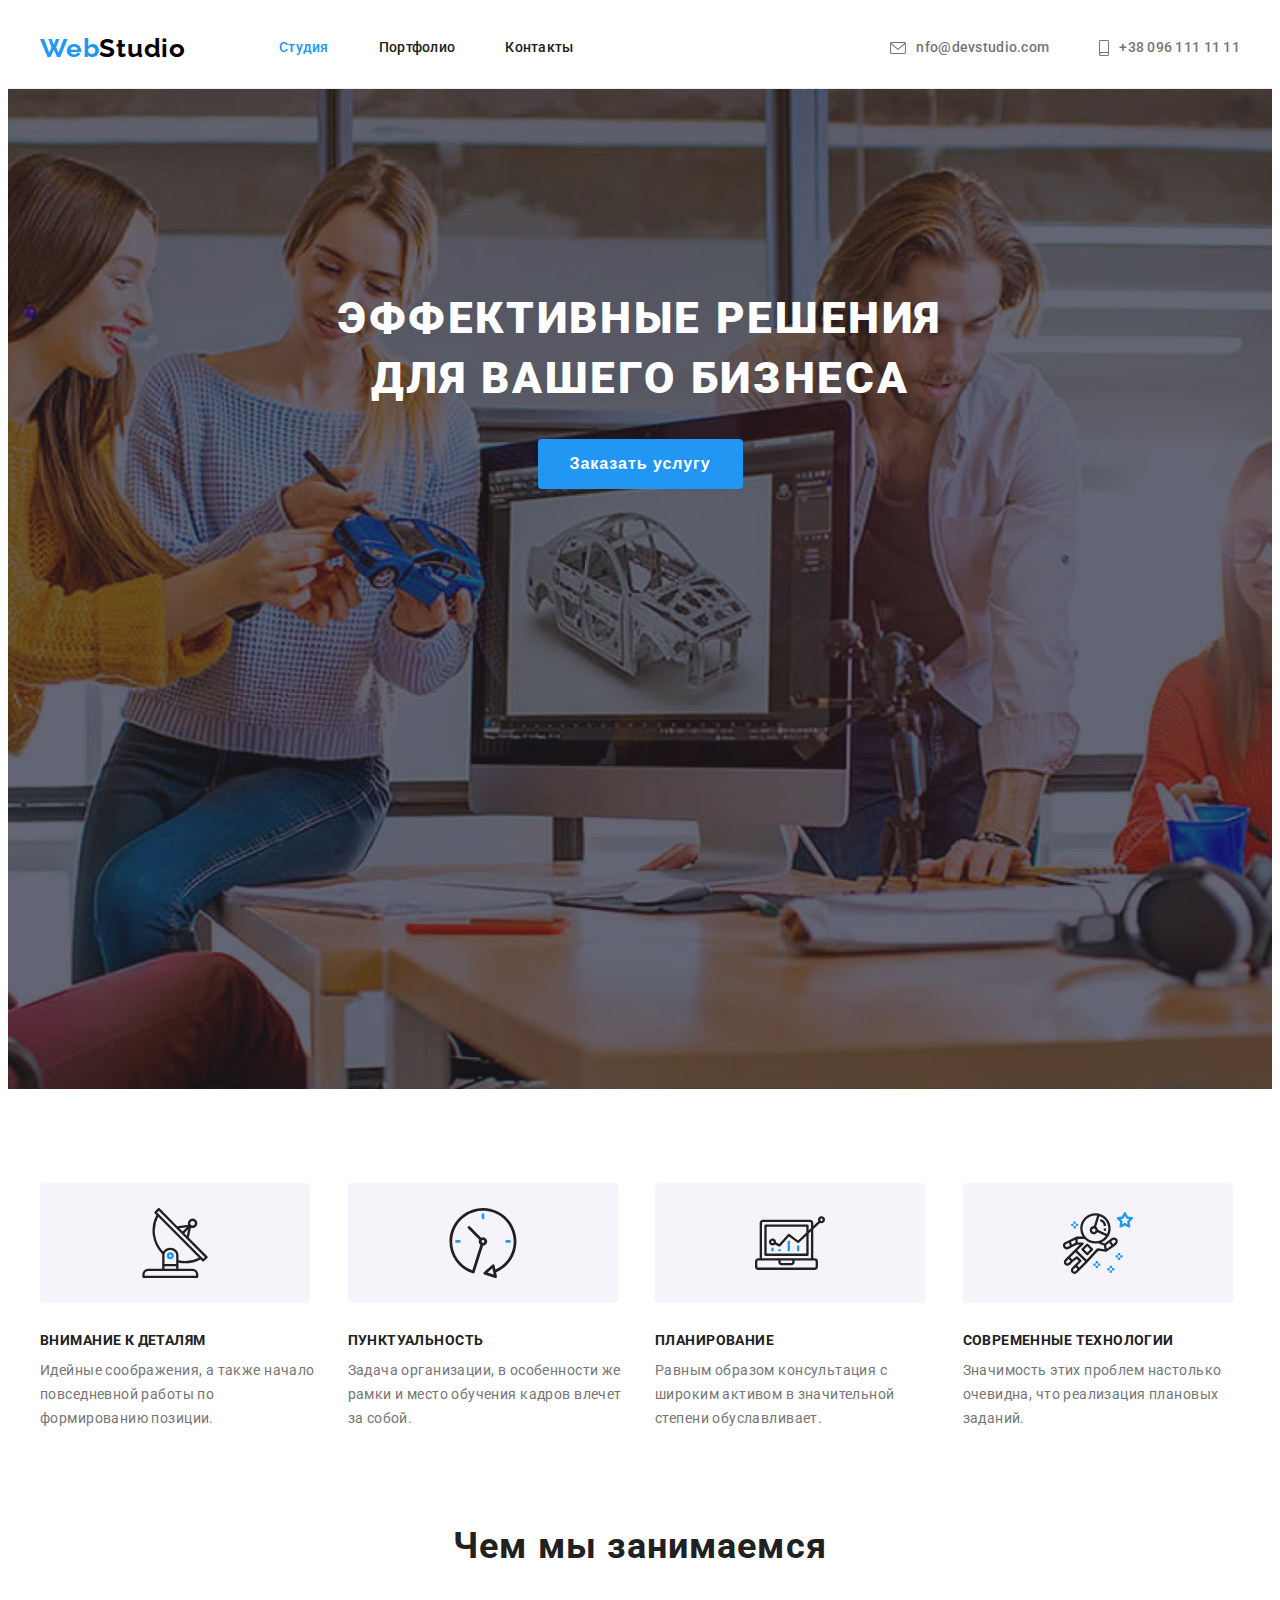
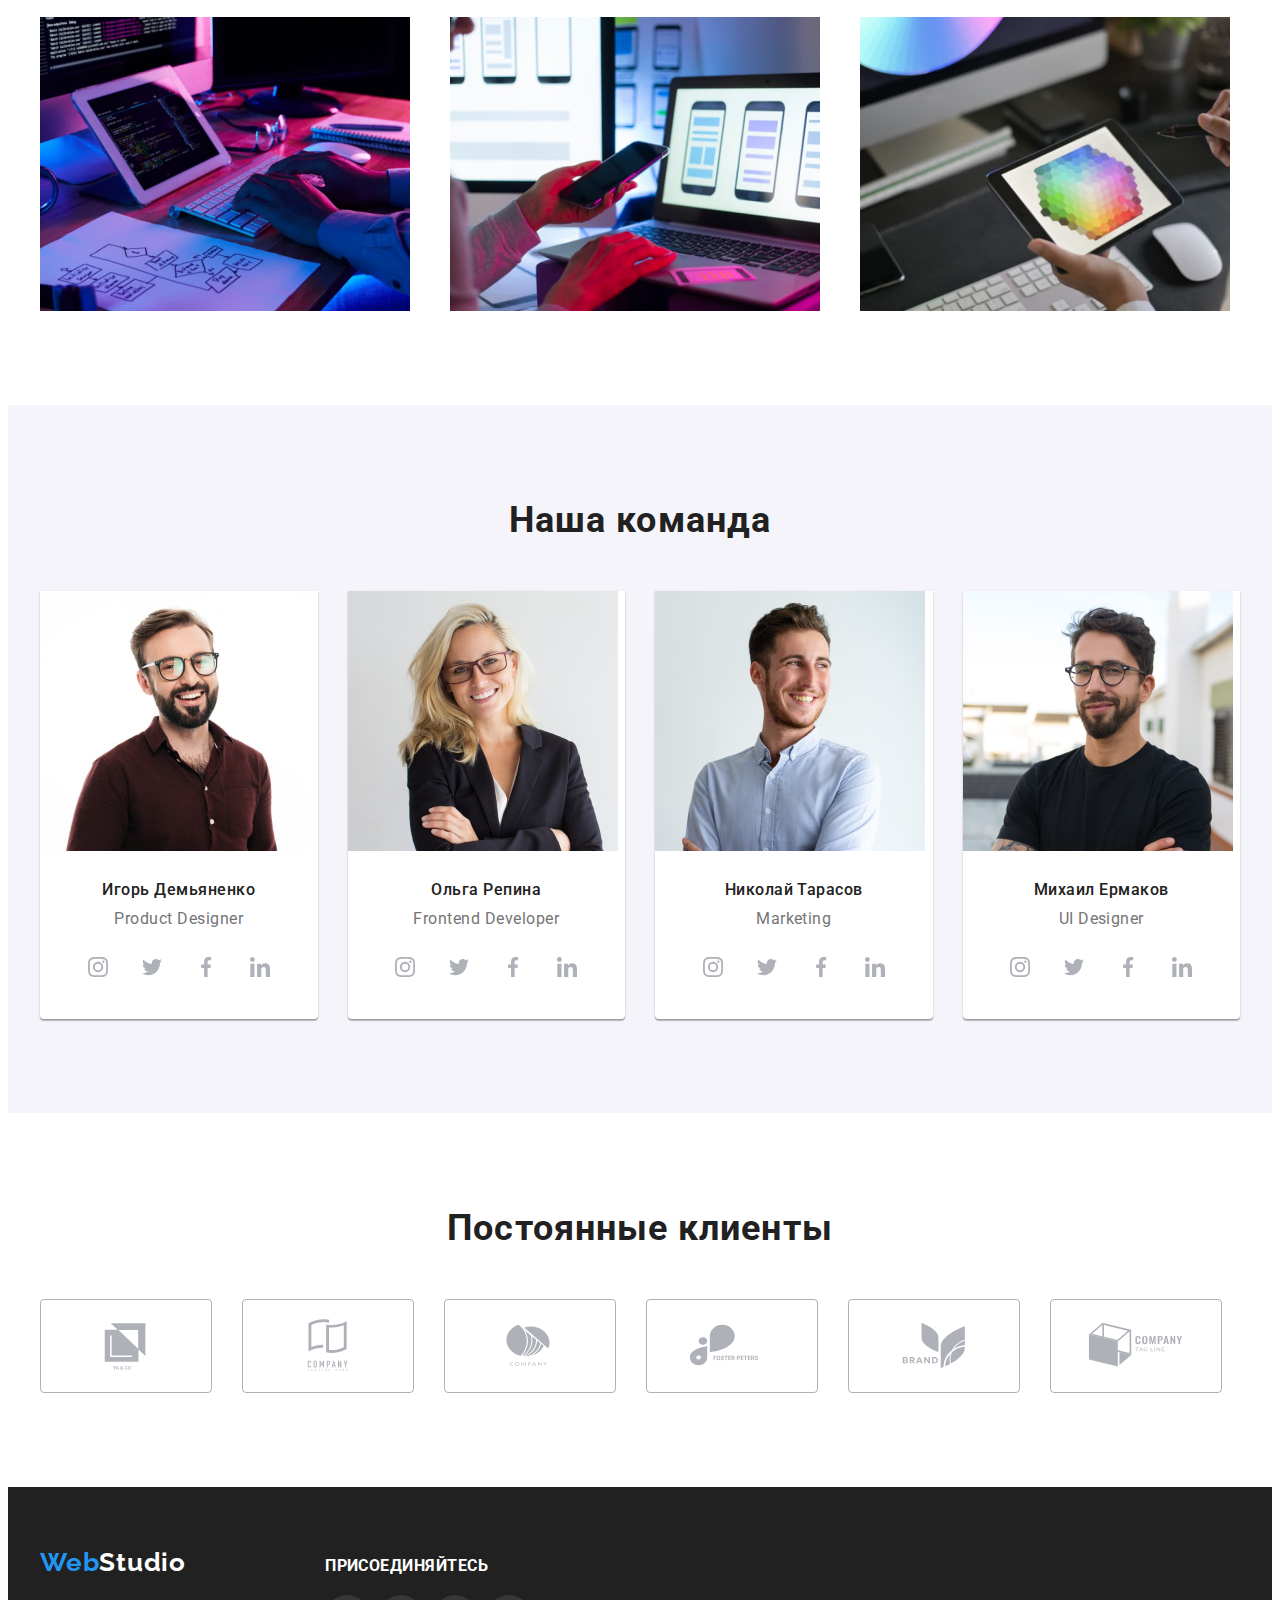
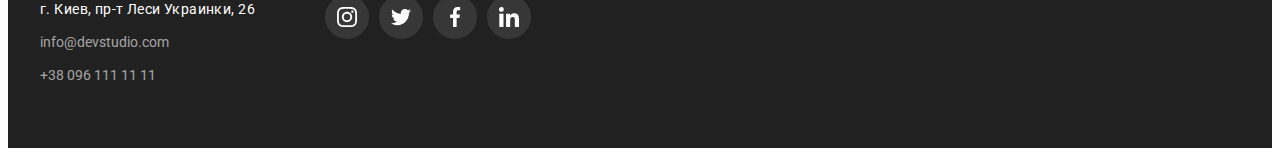
==== index.html @ bf9e924c "добавил файлы" ====
<!DOCTYPE html>
<html lang="ru">
  <head>
    <meta charset="UTF-8" />
    <meta http-equiv="X-UA-Compatible" content="IE=edge" />
    <meta name="viewport" content="width=device-width, initial-scale=1.0" />
    <title>СТУДИЯ</title>
    <link rel="preconnect" href="https://fonts.googleapis.com" />
    <link rel="preconnect" href="https://fonts.gstatic.com" crossorigin />
    <link rel="stylesheet" href="https://cdnjs.cloudflare.com/ajax/libs/modern-normalize/1.1.0/modern-normalize.min.css" integrity="sha512-wpPYUAdjBVSE4KJnH1VR1HeZfpl1ub8YT/NKx4PuQ5NmX2tKuGu6U/JRp5y+Y8XG2tV+wKQpNHVUX03MfMFn9Q==" crossorigin="anonymous" referrerpolicy="no-referrer" />
    <link href="https://fonts.googleapis.com/css2?family=Raleway:wght@700&family=Roboto:wght@400;500;700;900&display=swap" rel="stylesheet" />
    <link rel="stylesheet" href="./css/styles.css" />
  </head>

  <body class="body">
    <!-- HEADER -->
    <header class="page-header">
      <div class="container header-container">
        <nav class="nav">
          <a href="./index.html" class="link header-logo logo" lang="en"><span class="accent">Web</span>Studio</a>
          <ul class="list nav-list">
            <li class="nav-item">
              <a href="./index.html" class="link nav-link current">Студия</a>
            </li>
            <li class="nav-item">
              <a href="./portfolio.html" class="link nav-link">Портфолио</a>
            </li>
            <li class="nav-item">
              <a href="#" class="link nav-link">Контакты</a>
            </li>
          </ul>
        </nav>
        <ul class="list nav-address">
          <li class="address-item">
            <a href="mailto:info@devstudio.com" class="link header-contacts">
              <svg class="header-icon" width="16" height="12">
                <use href="./images/sprite.svg#envelope"></use></svg
              >nfo@devstudio.com</a
            >
          </li>
          <li class="address-item">
            <a href="tel:+380961111111" class="link header-contacts"
              ><svg class="header-icon" width="10" height="16">
                <use href="./images/sprite.svg#smartphone"></use></svg
              >+38 096 111 11 11</a
            >
          </li>
        </ul>
      </div>
    </header>

    <main>
      <!-- hero -->
      <section class="hero">
        <div class="container">
          <h1 class="hero-title">Эффективные решения для вашего бизнеса</h1>
          <button type="button" class="button hero-button">Заказать услугу</button>
        </div>
      </section>

      <!-- Наши преимущества -->
      <section class="advant section">
        <div class="container">
          <h2 class="visually-hidden">Наши преимущества</h2>
          <ul class="list section-list">
            <li class="advant-item item">
              <div class="advant-inner">
                <svg class="advant-icon" width="70" height="70">
                  <use href="./images/sprite.svg#antenna"></use>
                </svg>
              </div>
              <h3 class="advant-title">Внимание к деталям</h3>
              <p class="advant-text">Идейные соображения, а также начало повседневной работы по формированию позиции.</p>
            </li>
            <li class="advant-item item">
              <div class="advant-inner">
                <svg class="advant-icon" width="70" height="70">
                  <use href="./images/sprite.svg#clock"></use>
                </svg>
              </div>
              <h3 class="advant-title">Пунктуальность</h3>
              <p class="advant-text">Задача организации, в особенности же рамки и место обучения кадров влечет за собой.</p>
            </li>
            <li class="advant-item item">
              <div class="advant-inner">
                <svg class="advant-icon" width="70" height="70">
                  <use href="./images/sprite.svg#diagram"></use>
                </svg>
              </div>
              <h3 class="advant-title">Планирование</h3>
              <p class="advant-text">Равным образом консультация с широким активом в значительной степени обуславливает.</p>
            </li>
            <li class="advant-item item">
              <div class="advant-inner">
                <svg class="advant-icon" width="70" height="70">
                  <use href="./images/sprite.svg#astronaut"></use>
                </svg>
              </div>
              <h3 class="advant-title">Современные технологии</h3>
              <p class="advant-text">Значимость этих проблем настолько очевидна, что реализация плановых заданий.</p>
            </li>
          </ul>
        </div>
      </section>

      <!-- Чем мы занимаемся -->
      <section class="branches-section section">
        <div class="container">
          <h2 class="title section-title">Чем мы занимаемся</h2>
          <ul class="list section-list">
            <li class="branches-item item">
              <img src="./images/desktop.jpg" alt="Десктопные приложения" width="370" height="294" />
            </li>
            <li class="branches-item item">
              <img src="./images/mobile.jpg" alt="Мобильные приложения" width="370" height="294" />
            </li>
            <li class="branches-item item">
              <img src="./images/design.jpg" alt="Дизайнерские решения" width="370" height="294" />
            </li>
          </ul>
        </div>
      </section>

      <!-- Наша команда -->
      <section class="team-section section">
        <div class="container">
          <h2 class="title section-title">Наша команда</h2>
          <ul class="list section-list">
            <li class="team-item item">
              <img src="./images/productdesigner.jpg" alt="Фото Игорь Демьяненко" width="270" height="260" />
              <div class="team-info">
                <h3 class="team-name">Игорь Демьяненко</h3>
                <p class="team-descr" lang="en">Product Designer</p>
                <!-- *Иконки соцсетей -->
                <ul class="social list">
                  <li class="social-item item">
                    <a href="#" class="social-link link" target="_blank" rel="noopener noreferrer nofollow" aria-label="instagram">
                      <svg class="social-icon" width="20" height="20">
                        <use href="./images/sprite.svg#instagram"></use>
                      </svg>
                    </a>
                  </li>
                  <li class="social-item item">
                    <a href="#" class="social-link link" target="_blank" rel="noopener noreferrer nofollow" aria-label="instagram">
                      <svg class="social-icon" width="20" height="20">
                        <use href="./images/sprite.svg#twitter"></use>
                      </svg>
                    </a>
                  </li>
                  <li class="social-item item">
                    <a href="#" class="social-link link" target="_blank" rel="noopener noreferrer nofollow" aria-label="instagram">
                      <svg class="social-icon" width="20" height="20">
                        <use href="./images/sprite.svg#facebook"></use>
                      </svg>
                    </a>
                  </li>
                  <li class="social-item item">
                    <a href="#" class="social-link link" target="_blank" rel="noopener noreferrer nofollow" aria-label="instagram">
                      <svg class="social-icon" width="20" height="20">
                        <use href="./images/sprite.svg#linkedin"></use>
                      </svg>
                    </a>
                  </li>
                </ul>
              </div>
            </li>
            <li class="team-item item">
              <img src="./images/frontenddeveloper.jpg" alt="Фото Ольга Репина" width="270" height="260" />
              <div class="team-info">
                <h3 class="team-name">Ольга Репина</h3>
                <p class="team-descr" lang="en">Frontend Developer</p>
                <ul class="social list">
                  <li class="social-item item">
                    <a href="#" class="social-link link" target="_blank" rel="noopener noreferrer nofollow" aria-label="instagram">
                      <svg class="social-icon" width="20" height="20">
                        <use href="./images/sprite.svg#instagram"></use>
                      </svg>
                    </a>
                  </li>
                  <li class="social-item item">
                    <a href="#" class="social-link link" target="_blank" rel="noopener noreferrer nofollow" aria-label="instagram">
                      <svg class="social-icon" width="20" height="20">
                        <use href="./images/sprite.svg#twitter"></use>
                      </svg>
                    </a>
                  </li>
                  <li class="social-item item">
                    <a href="#" class="social-link link" target="_blank" rel="noopener noreferrer nofollow" aria-label="instagram">
                      <svg class="social-icon" width="20" height="20">
                        <use href="./images/sprite.svg#facebook"></use>
                      </svg>
                    </a>
                  </li>
                  <li class="social-item item">
                    <a href="#" class="social-link link" target="_blank" rel="noopener noreferrer nofollow" aria-label="instagram">
                      <svg class="social-icon" width="20" height="20">
                        <use href="./images/sprite.svg#linkedin"></use>
                      </svg>
                    </a>
                  </li>
                </ul>
              </div>
            </li>
            <li class="team-item item">
              <img src="./images/marketing.jpg" alt="Фото Николай Тарасов" width="270" height="260" />
              <div class="team-info">
                <h3 class="team-name">Николай Тарасов</h3>
                <p class="team-descr" lang="en">Marketing</p>
                <ul class="social list">
                  <li class="social-item item">
                    <a href="#" class="social-link link" target="_blank" rel="noopener noreferrer nofollow" aria-label="instagram">
                      <svg class="social-icon" width="20" height="20">
                        <use href="./images/sprite.svg#instagram"></use>
                      </svg>
                    </a>
                  </li>
                  <li class="social-item item">
                    <a href="#" class="social-link link" target="_blank" rel="noopener noreferrer nofollow" aria-label="instagram">
                      <svg class="social-icon" width="20" height="20">
                        <use href="./images/sprite.svg#twitter"></use>
                      </svg>
                    </a>
                  </li>
                  <li class="social-item item">
                    <a href="#" class="social-link link" target="_blank" rel="noopener noreferrer nofollow" aria-label="instagram">
                      <svg class="social-icon" width="20" height="20">
                        <use href="./images/sprite.svg#facebook"></use>
                      </svg>
                    </a>
                  </li>
                  <li class="social-item item">
                    <a href="#" class="social-link link" target="_blank" rel="noopener noreferrer nofollow" aria-label="instagram">
                      <svg class="social-icon" width="20" height="20">
                        <use href="./images/sprite.svg#linkedin"></use>
                      </svg>
                    </a>
                  </li>
                </ul>
              </div>
            </li>
            <li class="team-item item">
              <img src="./images/uidesigner.jpg" alt="Фото Михаил Ермаков" width="270" height="260" />
              <div class="team-info">
                <h3 class="team-name">Михаил Ермаков</h3>
                <p class="team-descr" lang="en">UI Designer</p>
                <ul class="social list">
                  <li class="social-item item">
                    <a href="#" class="social-link link" target="_blank" rel="noopener noreferrer nofollow" aria-label="instagram">
                      <svg class="social-icon" width="20" height="20">
                        <use href="./images/sprite.svg#instagram"></use>
                      </svg>
                    </a>
                  </li>
                  <li class="social-item item">
                    <a href="#" class="social-link link" target="_blank" rel="noopener noreferrer nofollow" aria-label="instagram">
                      <svg class="social-icon" width="20" height="20">
                        <use href="./images/sprite.svg#twitter"></use>
                      </svg>
                    </a>
                  </li>
                  <li class="social-item item">
                    <a href="#" class="social-link link" target="_blank" rel="noopener noreferrer nofollow" aria-label="instagram">
                      <svg class="social-icon" width="20" height="20">
                        <use href="./images/sprite.svg#facebook"></use>
                      </svg>
                    </a>
                  </li>
                  <li class="social-item item">
                    <a href="#" class="social-link link" target="_blank" rel="noopener noreferrer nofollow" aria-label="instagram">
                      <svg class="social-icon" width="20" height="20">
                        <use href="./images/sprite.svg#linkedin"></use>
                      </svg>
                    </a>
                  </li>
                </ul>
              </div>
            </li>
          </ul>
        </div>
      </section>
    </main>

    <!-- Постоянные клиенты -->
    <section class="advant section">
      <div class="container">
        <h2 class="title section-title">Постоянные клиенты</h2>
        <ul class="client-list list">
          <li class="client-item item">
            <a href="#" class="link client-link" target="_blank" rel="noopener noreferrer nofollow" aria-label="yaco">
              <svg class="client-icon" width="106" height="60">
                <use href="./images/sprite.svg#yaco"></use>
              </svg>
            </a>
          </li>
          <li class="client-item item">
            <a href="#" class="link client-link" target="_blank" rel="noopener noreferrer nofollow" aria-label="tag line here">
              <svg class="client-icon" width="106" height="60">
                <use href="./images/sprite.svg#here"></use>
              </svg>
            </a>
          </li>
          <li class="client-item item">
            <a href="#" class="link client-link" target="_blank" rel="noopener noreferrer nofollow" aria-label="company">
              <svg class="client-icon" width="106" height="60">
                <use href="./images/sprite.svg#company"></use>
              </svg>
            </a>
          </li>
          <li class="client-item item">
            <a href="#" class="link client-link" target="_blank" rel="noopener noreferrer nofollow" aria-label="foster petters">
              <svg class="client-icon" width="106" height="60">
                <use href="./images/sprite.svg#foster"></use>
              </svg>
            </a>
          </li>
          <li class="client-item item">
            <a href="#" class="link client-link" target="_blank" rel="noopener noreferrer nofollow" aria-label="brand">
              <svg class="client-icon" width="106" height="60">
                <use href="./images/sprite.svg#brand"></use>
              </svg>
            </a>
          </li>
          <li class="client-item item">
            <a href="#" class="link client-link" target="_blank" rel="noopener noreferrer nofollow" aria-label="tag line">
              <svg class="client-icon" width="106" height="60">
                <use href="./images/sprite.svg#tagline"></use>
              </svg>
            </a>
          </li>
        </ul>
      </div>
    </section>

    <footer class="footer">
      <div class="container footer-container">
        <div>
          <a href="./index.html" class="logo footer-logo link" lang="en"> <span class="accent">Web</span>Studio</a>
          <address class="address">
            <ul class="list footer-list">
              <li class="footer-item">
                <a href="https://www.google.com.ua/maps/place/бул.+Леси+Украинки,+26,+Киев,+02000/@50.4265807,30.5361971,17z/data=!3m1!4b1!4m5!3m4!1s0x40d4cf0e033ecbe9:0x57a4dffefec77da0!8m2!3d50.4265807!4d30.5383858?hl=ru" class="footer-address link"> г. Киев, пр-т Леси Украинки, 26 </a>
              </li>
              <li class="footer-item">
                <a href="mailto:info@devstudio.com" class="footer-contacts link">info@devstudio.com</a>
              </li>
              <li class="footer-item">
                <a href="tel:+380961111111" class="footer-contacts link">+38 096 111 11 11</a>
              </li>
            </ul>
          </address>
        </div>
        <div class="footer-inner">
          <p class="footer-slogan">Присоединяйтесь</p>
          <ul class="social list">
            <li class="social-item item">
              <a href="#" class="social-link join-link link" target="_blank" rel="noopener noreferrer nofollow" aria-label="instagram">
                <svg class="join-icon" width="20" height="20">
                  <use href="./images/sprite.svg#instagram"></use>
                </svg>
              </a>
            </li>
            <li class="social-item item">
              <a href="#" class="social-link join-link link" target="_blank" rel="noopener noreferrer nofollow" aria-label="instagram">
                <svg class="join-icon" width="20" height="20">
                  <use href="./images/sprite.svg#twitter"></use>
                </svg>
              </a>
            </li>
            <li class="social-item item">
              <a href="#" class="social-link join-link link" target="_blank" rel="noopener noreferrer nofollow" aria-label="instagram">
                <svg class="join-icon" width="20" height="20">
                  <use href="./images/sprite.svg#facebook"></use>
                </svg>
              </a>
            </li>
            <li class="social-item item">
              <a href="#" class="social-link join-link link" target="_blank" rel="noopener noreferrer nofollow" aria-label="instagram">
                <svg class="join-icon" width="20" height="20">
                  <use href="./images/sprite.svg#linkedin"></use>
                </svg>
              </a>
            </li>
          </ul>
        </div>
      </div>
    </footer>
  </body>
</html>
---- css/styles.css ----
:root {
  --primary-background-color: #ffffff;
  --secondary-background-color: #f5f4fa;
  --hero-background-color: #2f303a;

  --title-color: #212121;
  --secondary-title-color: #ffffff;
  --text-color: #757575;
  --logo-color: #000000;
  --accent-color: #2196f3;
  --header-border-color: #ececec;
  --hero-hover-color: #188ce8;
  --footer-address-color: rgba(255, 255, 255, 0.6);
  --portf-btn-color: #f5f4fa;
  --portf-border-color: #eeeeee;

  --social-icon-color: #afb1b8;
  --social-icon-hover-color: #ffffff;
  --advant-icon-bg-color: #f5f4fa;
  --client-icon-border-color: #afb1b8;
  --footer-icon-bg-color: rgba(255, 255, 255, 0.1);

  --main-font: "Roboto", sans-serif;
  --accent-font: "Raleway", sans-serif;
  --hero-size: 44px;
  --title-size: 36px;
  --subtitle-size: 18px;
  --note-size: 16px;
  --text-size: 14px;
  --hero-weight: 900;
  --head-weight: 700;
  --secondary-weight: 500;
  --main-weight: 400;
}

/* section {
  background-color: aquamarine;
  outline: 2px solid yellow;
} */

h1,
h2,
h3,
h4,
li,
ul,
p {
  margin-top: 0;
  margin-bottom: 0;
}

img {
  display: block;
  max-width: 100%;
  height: auto;
}
body {
  font-family: var(--main-font);
  font-style: normal;
  color: var(--text-color);
  background-color: var(--primary-background-color);
}

/* скрытый заголовок */
.visually-hidden {
  position: absolute;
  white-space: nowrap;
  width: 1px;
  height: 1px;
  overflow: hidden;
  border: 0;
  padding: 0;
  clip: rect(0 0 0 0);
  clip-path: inset(50%);
  margin: -1px;
}

.link {
  text-decoration: none;
  font-size: 14px;
  color: var(--title-color);
}
.list {
  padding-left: 0;
  list-style: none;
}

.link:hover,
.link:focus {
  color: var(--accent-color);
}

.current {
  color: var(--accent-color);
}

.button {
  font-style: inherit;
  cursor: pointer;
  border: none;
  border-radius: 4px;
}

.button:hover,
.button:focus {
  background-color: var(--accent-color);
}

/* .item:not(:last-child) {
  margin-right: 30px;
} */

.container {
  margin: 0 auto;
  max-width: 1200px;
  padding-left: 15px;
  padding-right: 15px;

  /* outline: 2px solid tomato; */
}

.section {
  padding-top: 94px;
  padding-bottom: 94px;
}

/* Header */

.page-header {
  border-bottom: 1px solid var(--header-border-color);
}

.logo {
  font-family: var(--accent-font);
  font-weight: var(--head-weight);
  font-size: 26px;
  line-height: 1.19;
  letter-spacing: 0.03em;
  color: var(--logo-color);
}

.header-logo {
  padding-top: 24px;
  padding-bottom: 24px;
}
.accent {
  color: var(--accent-color);
}

.header-container {
  display: flex;
}

/* кнопки навигации */
.nav-link {
  display: block;

  font-weight: var(--secondary-weight);
  line-height: 1.14;
  letter-spacing: 0.02em;
}
/* адрес в header  */
.header-contacts {
  display: flex;
  align-items: center;
  font-weight: var(--secondary-weight);
  line-height: 1.14;
  letter-spacing: 0.02em;
  color: var(--text-color);
}

/* Header в строку */
/* .page-header, */
.nav,
.nav-list,
.nav-address {
  display: flex;
  align-items: center;
}

.nav-link,
.header-contacts {
  padding-top: 32px;
  padding-bottom: 32px;
}

.nav-item {
  margin-left: 93px;
}

.nav-item + .nav-item {
  margin-left: 50px;
}

.address-item + .address-item {
  margin-left: 50px;
}

.nav-address {
  margin-left: auto;
}

.header-icon {
  margin-right: 10px;
  fill: var(--text-color);
}

.header-contacts:hover .header-icon,
.header-contacts:focus .header-icon {
  fill: var(--accent-color);
}

/* hero */
.hero {
  margin: 0 auto;
  padding-top: 200px;
  padding-bottom: 200px;
  background-color: var(--hero-background-color);
  background-image: linear-gradient(to right, rgba(47, 48, 58, 0.4), rgba(47, 48, 58, 0.4)), url(../images/bground.jpg);
  max-width: 1600px;
  height: 600px;
  background-size: cover;
  background-position: center;
}
/* заголовок героя h1*/
.hero-title {
  margin: 0 auto 30px;
  text-align: center;
  width: 696px;
  font-weight: var(--hero-weight);
  font-size: var(--hero-size);
  line-height: 1.36;
  letter-spacing: 0.06em;
  text-transform: uppercase;
  color: var(--secondary-title-color);
}

/* кнопка героя */
.hero-button {
  margin: 0 auto;
  padding: 10px 32px;
  min-width: 200px;
  display: block;
  font-weight: var(--head-weight);
  font-size: var(--note-size);
  line-height: 1.88;
  letter-spacing: 0.06em;
  color: var(--secondary-title-color);
  background-color: var(--accent-color);
}

.hero-button:hover,
.hero-button:focus {
  background-color: var(--hero-hover-color);
}

/* Преимущества  */
/* Заголовки h3 */

.advant-inner {
  display: flex;
  align-items: center;
  justify-content: center;
  margin-bottom: 30px;
  width: 270px;
  height: 120px;
  background-color: var(--advant-icon-bg-color);
  border-radius: 4px;
}

.advant-title {
  margin-bottom: 10px;
  font-weight: var(--head-weight);
  font-size: var(--text-size);
  line-height: 1.14;
  text-transform: uppercase;
  letter-spacing: 0.03em;
  color: var(--title-color);
}

.advant-item {
  min-width: 270px;
  flex-basis: calc(100% / 4 - 30px);
  margin-left: 30px;
  /* outline: 2px solid yellow; */
}

/* текст преимущества p */
.advant-text {
  font-size: var(--text-size);
  line-height: 1.71;
  letter-spacing: 0.03em;
}

.section-list {
  display: flex;
  flex-wrap: wrap;
  margin-left: -30px;
}

/* названия секций h2*/
.title {
  font-size: var(--title-size);
  line-height: 1.17;
  letter-spacing: 0.03em;
  text-align: center;
  color: var(--title-color);
}

/* Чем мы занимаемся */
.branches-section {
  padding-top: 0;
}

.branches-item {
  min-width: 270px;
  flex-basis: calc(100% / 3 - 30px);
  margin-left: 30px;
  /* outline: 2px solid yellow; */
}

/* Наша команда */
.team-section {
  background-color: var(--secondary-background-color);
}

.section-title {
  margin-bottom: 50px;
}

.team-item {
  min-width: 270px;
  flex-basis: calc(100% / 4 - 30px);
  margin-left: 30px;
  /* outline: 2px solid yellow; */
  box-shadow: 0px 1px 3px rgba(0, 0, 0, 0.12), 0px 1px 1px rgba(0, 0, 0, 0.14), 0px 2px 1px rgba(0, 0, 0, 0.2);
  border-radius: 0px 0px 4px 4px;
  background-color: var(--primary-background-color);
}

/* имя фамилия h2 */
.team-info {
  padding-top: 30px;
  padding-bottom: 30px;
  /* outline: 2.5px dashed red; */
}

.team-name {
  margin-bottom: 10px;
  font-weight: var(--secondary-weight);
  font-size: var(--note-size);
  line-height: 1.18;
  letter-spacing: 0.03em;
  text-align: center;
  color: var(--title-color);
}

/* должности p */
.team-descr {
  margin-bottom: 16px;
  font-size: var(--note-size);
  line-height: 1.18;
  letter-spacing: 0.03em;
  text-align: center;
  color: var(--text-color);
}

.social {
  display: flex;
  justify-content: center;
  align-items: center;
}

.social-link {
  display: flex;
  justify-content: center;
  align-items: center;
  width: 44px;
  height: 44px;
  background-color: var(--primary-background-color);
  border-radius: 50%;
}

.social-item + .social-item {
  margin-left: 10px;
}

.social-icon {
  fill: var(--social-icon-color);
}

.social-link:hover,
.social-link:focus {
  background-color: var(--accent-color);
}

.social-link:hover .social-icon,
.social-link:focus .social-icon {
  fill: var(--social-icon-hover-color);
}

/* Постоянные клиенты */

.client-list {
  display: flex;
  gap: 30px;
}

.client-link {
  display: flex;
  justify-content: center;
  align-items: center;
  width: 170px;
  height: 92px;
  border: 1px solid var(--social-icon-color);
  fill: var(--social-icon-color);
  border-radius: 4px;
}

.client-link:hover,
.client-link:focus {
  border-color: var(--accent-color);
}

.client-link:hover .client-icon,
.social-link:focus .social-icon {
  fill: var(--accent-color);
}

/* Footer */
.footer {
  padding-top: 60px;
  padding-bottom: 60px;
  background-color: var(--title-color);
}

.footer-container {
  display: flex;
  align-items: baseline;
  column-gap: 70px;
}

.footer-logo {
  display: block;
  margin-bottom: 20px;
  color: var(--primary-background-color);
}
.footer-item:not(:last-child) {
  display: block;
  margin-bottom: 9px;
}
.address {
  font-style: inherit;
}

.footer-address {
  line-height: 1.71;
  letter-spacing: 0.03em;
  color: var(--primary-background-color);
}

.footer-contacts {
  line-height: 1.71;
  color: var(--footer-address-color);
}

.footer-inner {
  display: block;
  width: 206px;
}

.footer-slogan {
  margin-bottom: 20px;
  font-family: var(--main-font);
  font-weight: var(--head-weight);
  line-height: 1.14;
  letter-spacing: 0.03em;
  text-transform: uppercase;
  color: var(--secondary-title-color);
}

.join-icon {
  fill: var(--secondary-title-color);
}

.join-link {
  background-color: var(--footer-icon-bg-color);
}

/* ПОРТФОЛИО */
.portf-btn {
  padding: 6px 22px;
  font-weight: var(--secondary-weight);
  font-size: var(--note-size);
  line-height: 1.62;
  text-align: center;
  letter-spacing: 0.03em;
  color: var(--title-color);
  background-color: var(--secondary-background-color);
}

.portf-btn:hover,
.portf-btn:focus {
  color: var(--primary-background-color);
  box-shadow: 0px 3px 1px rgba(0, 0, 0, 0.1), 0px 1px 2px rgba(0, 0, 0, 0.08), 0px 2px 2px rgba(0, 0, 0, 0.12);
}

.current-btn {
  color: var(--portf-btn-color);
  background-color: var(--accent-color);
}

.portf-list,
.button-list {
  display: flex;
  justify-content: center;
  flex-wrap: wrap;
}

.button-list {
  margin-bottom: 50px;
}

.button-item:not(:last-child) {
  margin-right: 8px;
}

/* *Так проще */
.portf-list {
  gap: 30px;
}

/* .portf-item:not(:nth-child(3n + 3)) {
  margin-right: 30px;
  margin-bottom: 30px;
  text-align: left;
  background: var(--primary-background-color);
}

.portf-item:nth-last-child(-n + 3) {
  margin-bottom: 0;
}

.portf-item {
  text-align: left;
  background: var(--primary-background-color);
} */

.portf-name {
  margin-bottom: 4px;
  font-weight: var(--head-weight);
  font-size: var(--subtitle-size);
  line-height: 2;
  letter-spacing: 0.03em;

  color: var(--title-color);
}

.portf-descr {
  font-size: var(--note-size);
  line-height: 1.87;
  letter-spacing: 0.03em;
  color: var(--text-color);
}

.border {
  padding-top: 20px;
  padding-bottom: 20px;
  padding-left: 24px;
  padding-right: 24px;
  border: 1px solid var(--portf-border-color);
}

.portf-link {
  display: block;
}

.portf-item:hover {
  /* outline: 2px dashed purple; */
  box-shadow: 0px 1px 1px rgb(0 0 0 / 12%), 0px 4px 4px rgb(0 0 0 / 6%), 1px 4px 6px rgb(0 0 0 / 16%);
}
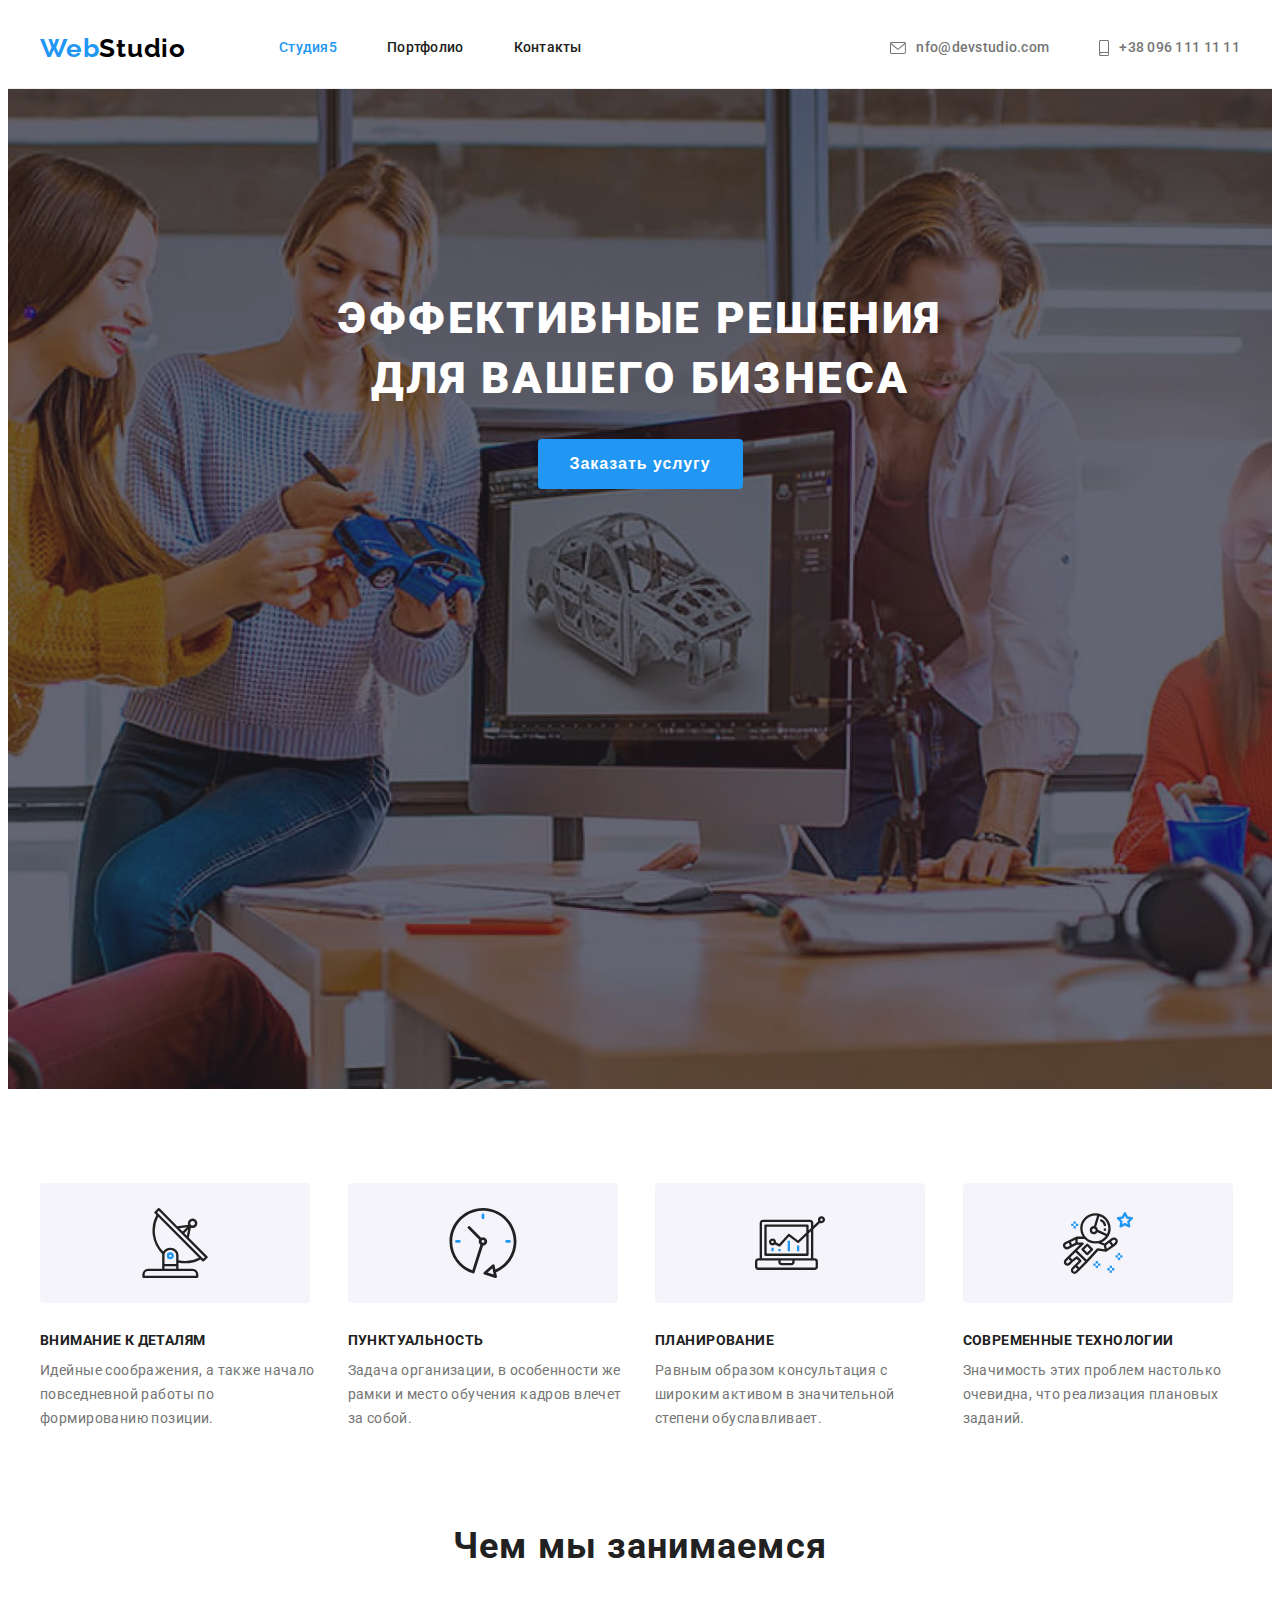
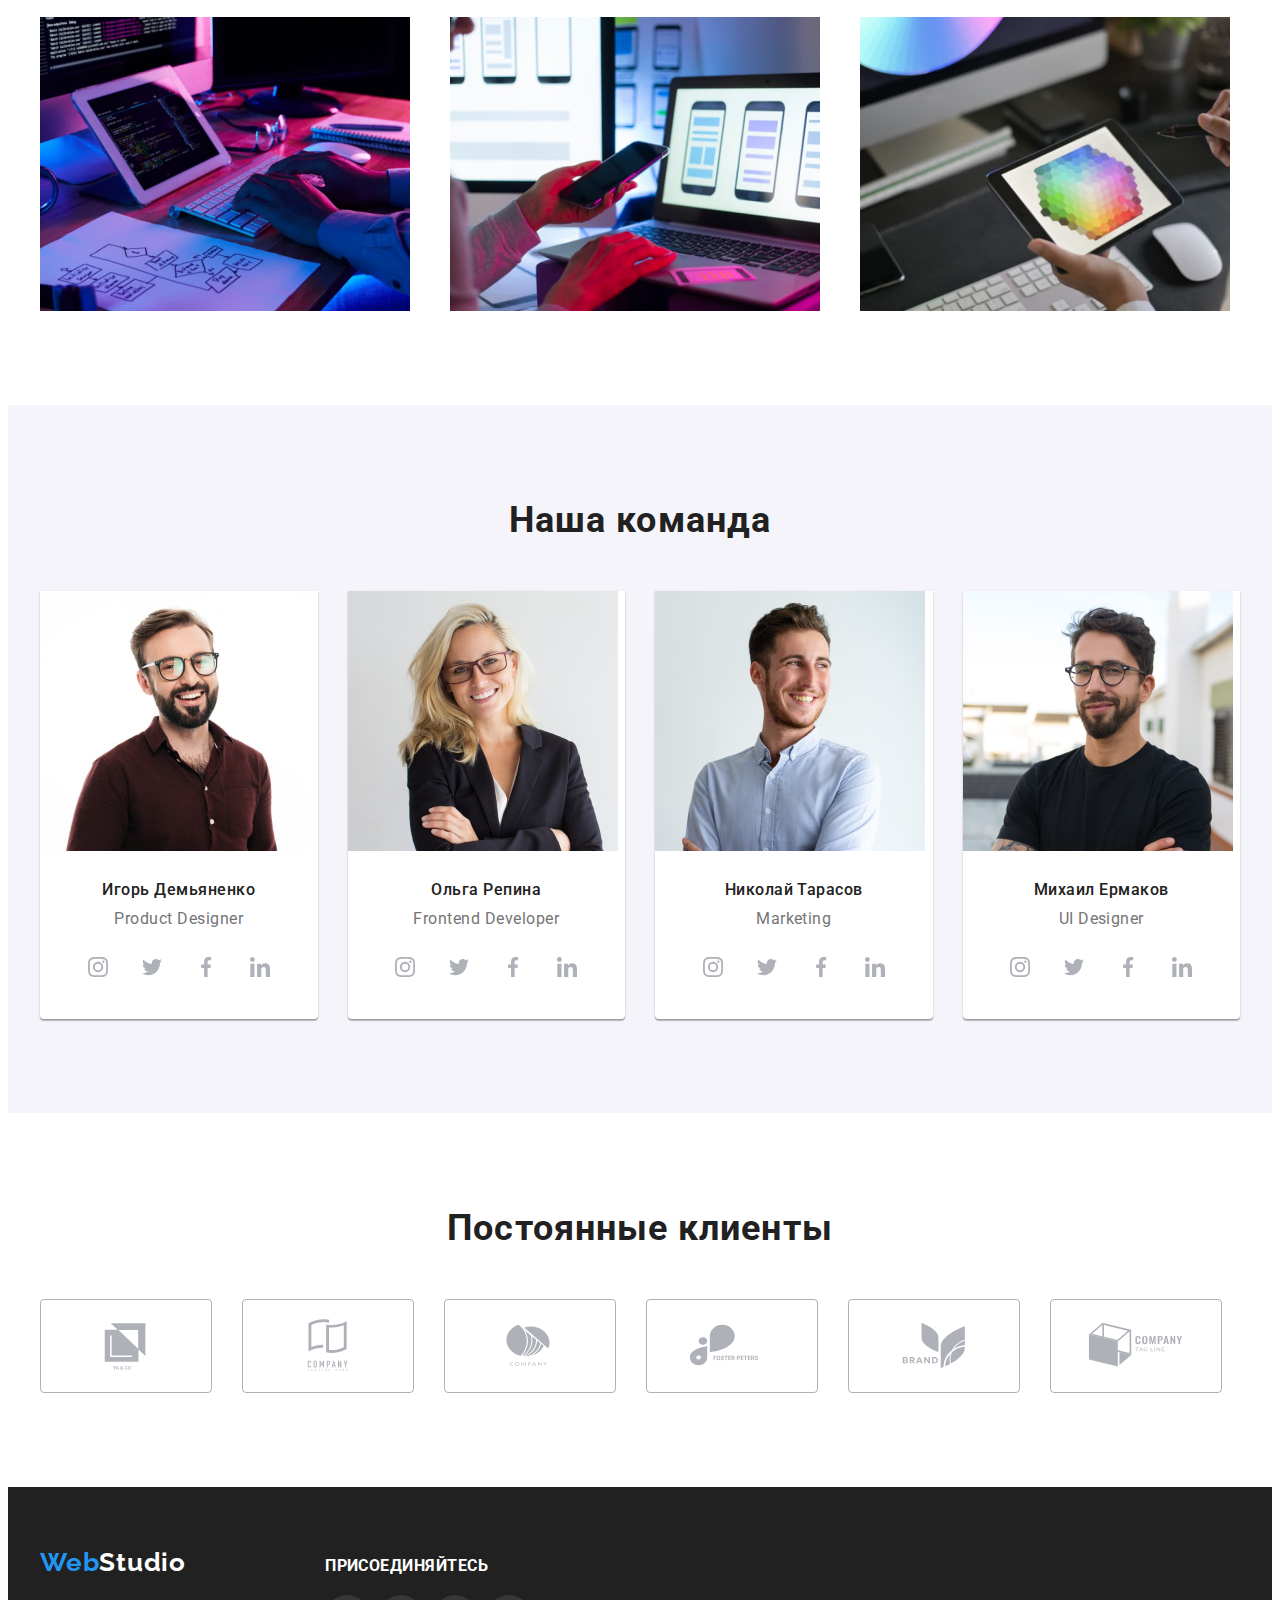
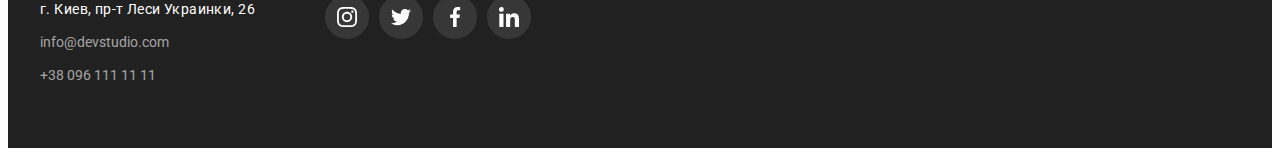
==== commit 1b649645: "контрольный коммит" ====
--- a/index.html
+++ b/index.html
@@ -20,7 +20,7 @@
           <a href="./index.html" class="link header-logo logo" lang="en"><span class="accent">Web</span>Studio</a>
           <ul class="list nav-list">
             <li class="nav-item">
-              <a href="./index.html" class="link nav-link current">Студия</a>
+              <a href="./index.html" class="link nav-link current">Студия5</a>
             </li>
             <li class="nav-item">
               <a href="./portfolio.html" class="link nav-link">Портфолио</a>
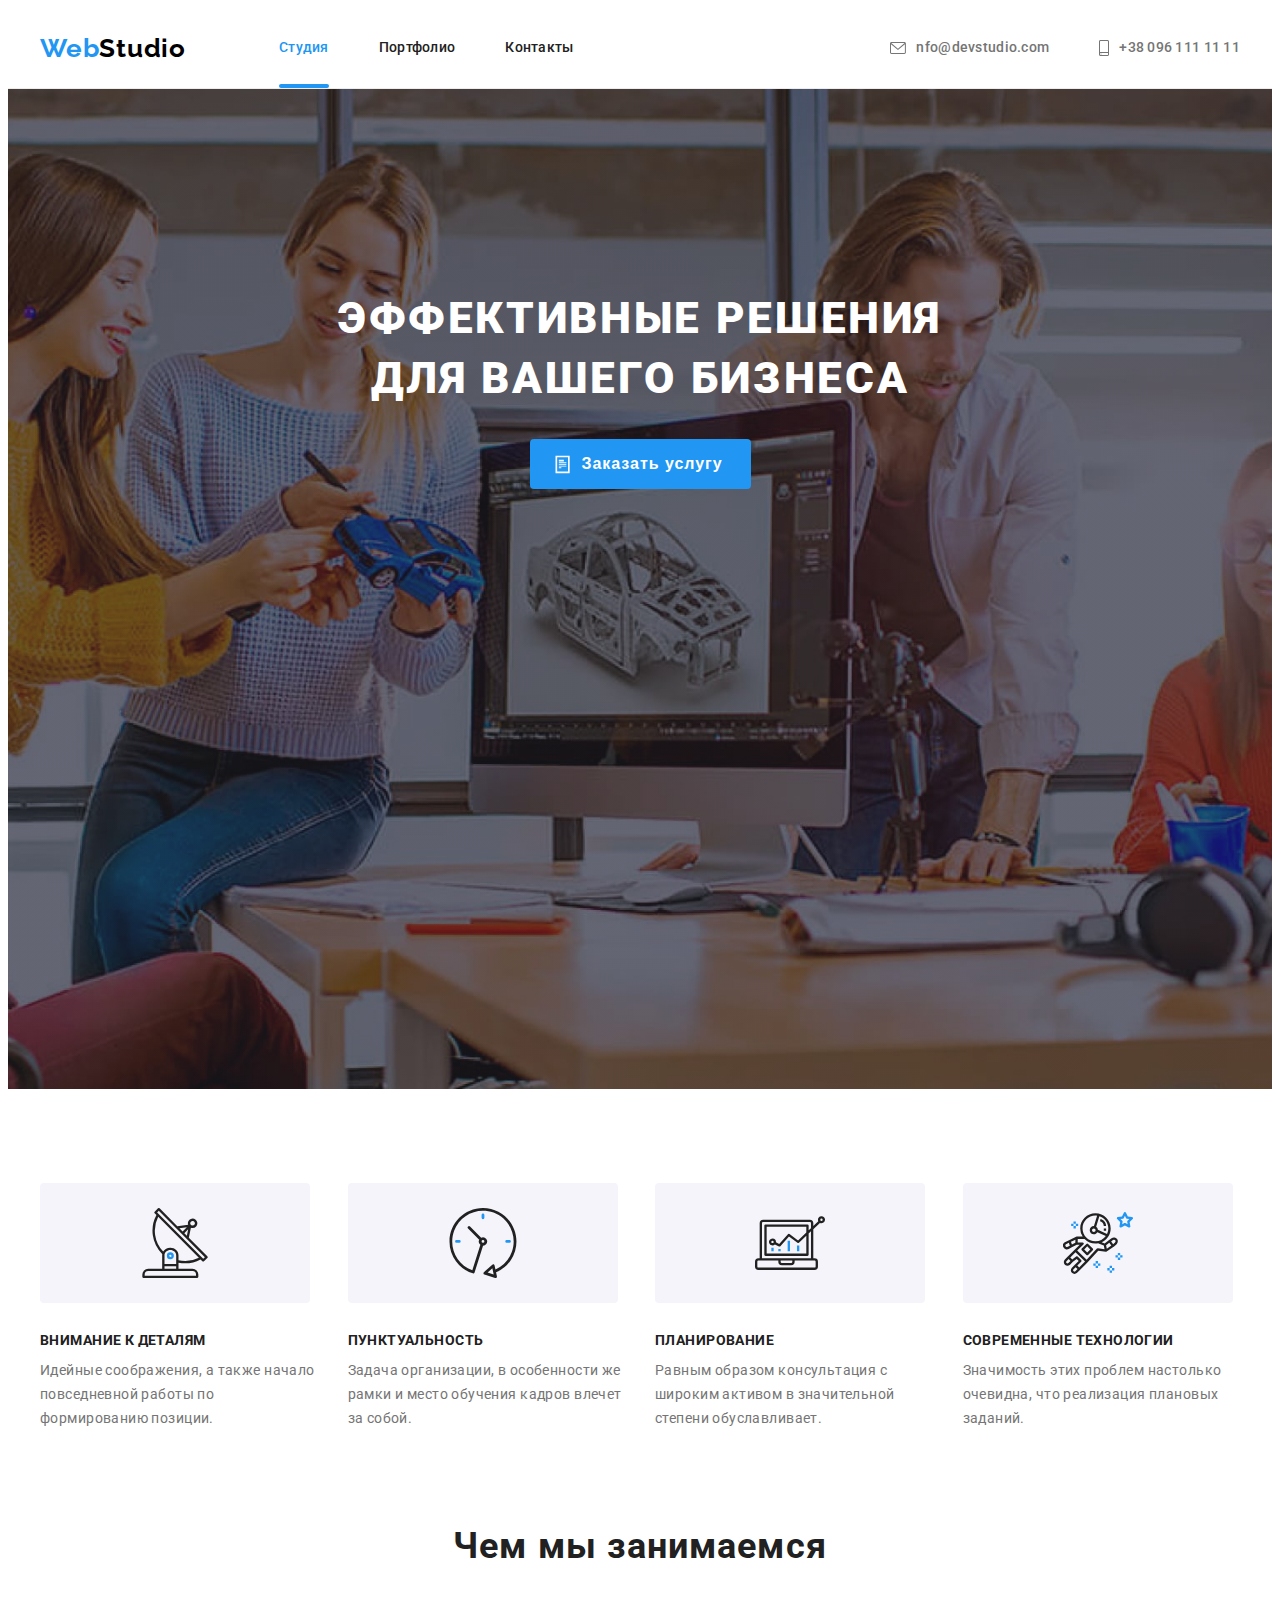
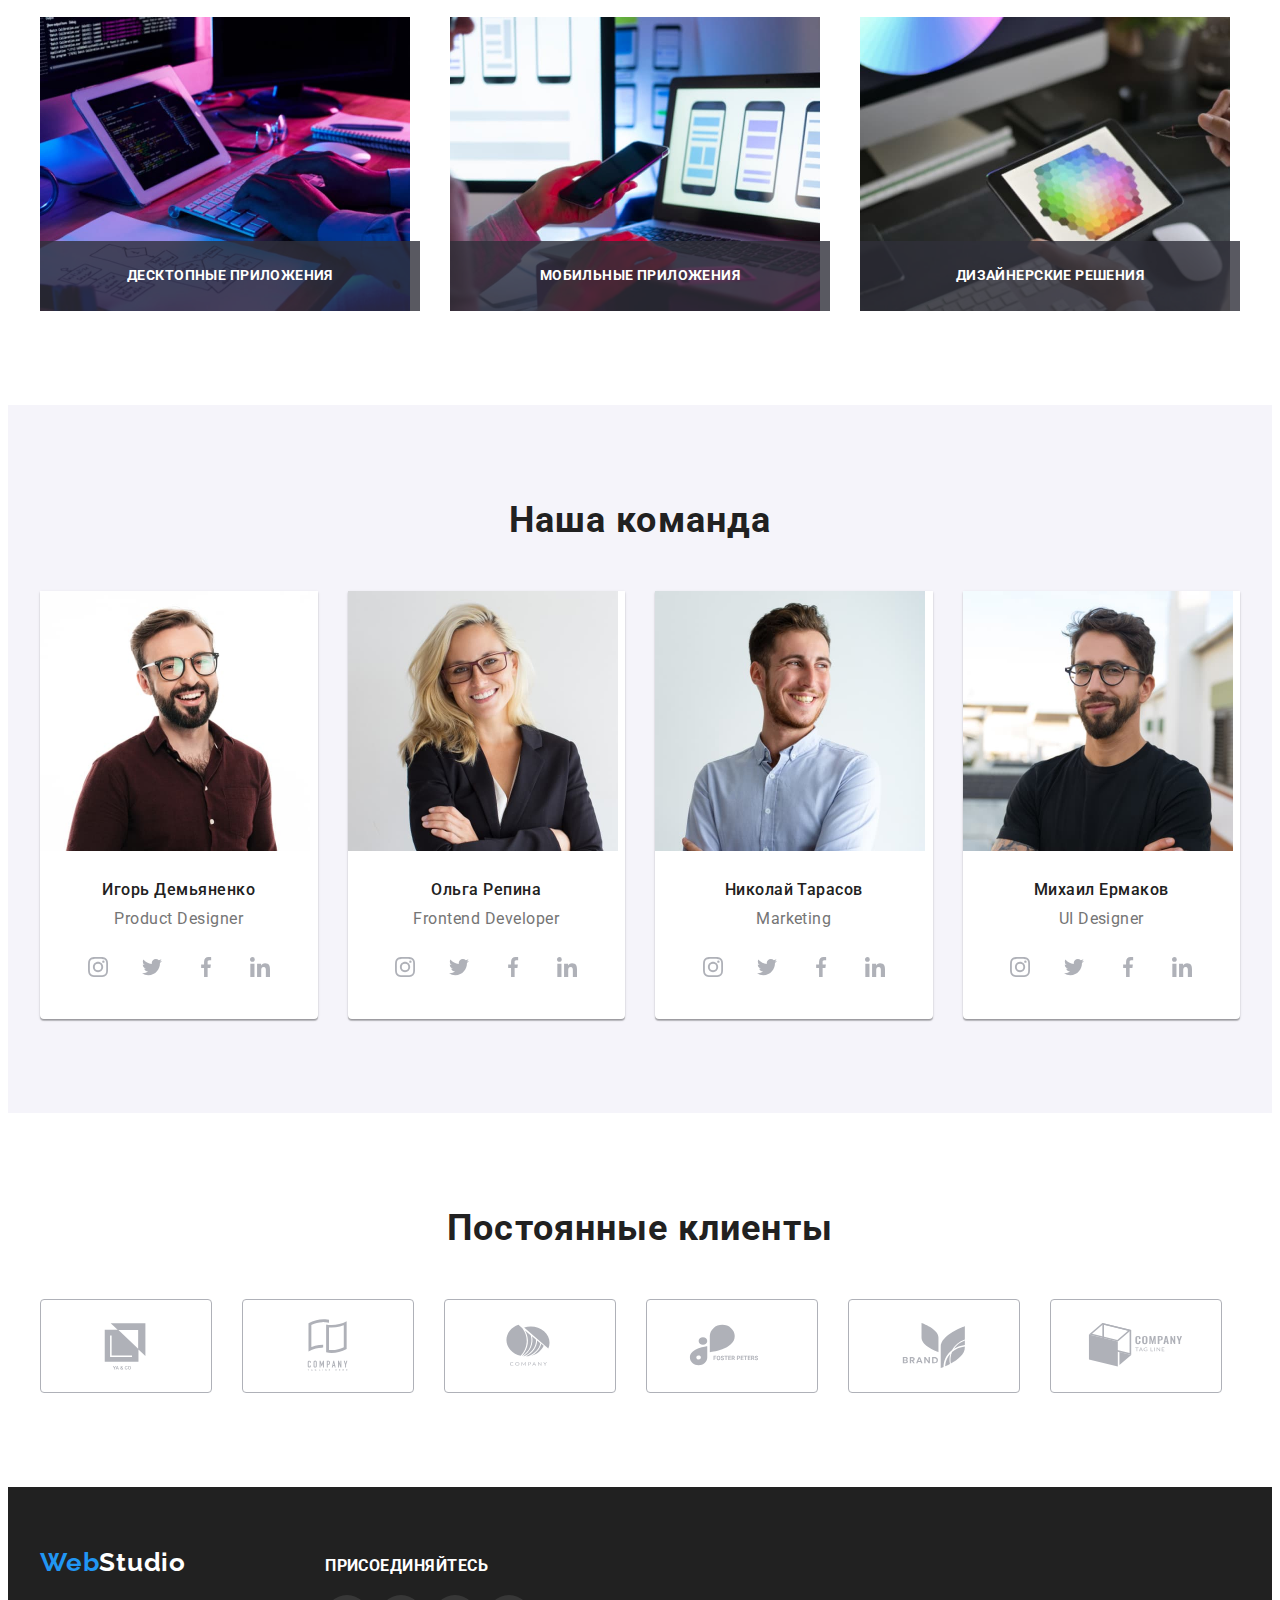
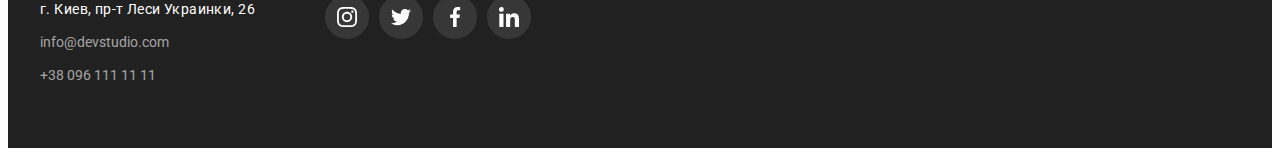
==== commit e703ccbe: "Сдача на проверку" ====
--- a/index.html
+++ b/index.html
@@ -17,29 +17,29 @@
     <header class="page-header">
       <div class="container header-container">
         <nav class="nav">
-          <a href="./index.html" class="link header-logo logo" lang="en"><span class="accent">Web</span>Studio</a>
+          <a href="./index.html" class="link header-logo logo header-link" lang="en"><span class="accent">Web</span>Studio</a>
           <ul class="list nav-list">
             <li class="nav-item">
-              <a href="./index.html" class="link nav-link current">Студия5</a>
+              <a href="./index.html" class="link nav-link header-link current">Студия</a>
             </li>
             <li class="nav-item">
-              <a href="./portfolio.html" class="link nav-link">Портфолио</a>
+              <a href="./portfolio.html" class="link nav-link header-link">Портфолио</a>
             </li>
             <li class="nav-item">
-              <a href="#" class="link nav-link">Контакты</a>
+              <a href="#" class="link nav-link header-link">Контакты</a>
             </li>
           </ul>
         </nav>
         <ul class="list nav-address">
           <li class="address-item">
-            <a href="mailto:info@devstudio.com" class="link header-contacts">
+            <a href="mailto:info@devstudio.com" class="link header-contacts header-link">
               <svg class="header-icon" width="16" height="12">
                 <use href="./images/sprite.svg#envelope"></use></svg
               >nfo@devstudio.com</a
             >
           </li>
           <li class="address-item">
-            <a href="tel:+380961111111" class="link header-contacts"
+            <a href="tel:+380961111111" class="link header-contacts header-link"
               ><svg class="header-icon" width="10" height="16">
                 <use href="./images/sprite.svg#smartphone"></use></svg
               >+38 096 111 11 11</a
@@ -54,7 +54,15 @@
       <section class="hero">
         <div class="container">
           <h1 class="hero-title">Эффективные решения для вашего бизнеса</h1>
-          <button type="button" class="button hero-button">Заказать услугу</button>
+          <button type="button" class="button hero-button" data-modal-open>
+            <svg class="hero-icon" width="20" height="25">
+              <use href="./images/sprite.svg#file"></use>
+            </svg>
+            <svg class="hero-icon-second" width="20" height="25">
+              <use href="./images/sprite.svg#fileadd"></use>
+            </svg>
+            Заказать услугу
+          </button>
         </div>
       </section>
 
@@ -108,14 +116,23 @@
         <div class="container">
           <h2 class="title section-title">Чем мы занимаемся</h2>
           <ul class="list section-list">
-            <li class="branches-item item">
+            <li class="branches-item item iitem">
               <img src="./images/desktop.jpg" alt="Десктопные приложения" width="370" height="294" />
+              <div class="text-inner">
+                <p class="brunches-text">Десктопные приложения</p>
+              </div>
             </li>
             <li class="branches-item item">
               <img src="./images/mobile.jpg" alt="Мобильные приложения" width="370" height="294" />
+              <div class="text-inner">
+                <p class="brunches-text">Мобильные приложения</p>
+              </div>
             </li>
             <li class="branches-item item">
               <img src="./images/design.jpg" alt="Дизайнерские решения" width="370" height="294" />
+              <div class="text-inner">
+                <p class="brunches-text">Дизайнерские решения</p>
+              </div>
             </li>
           </ul>
         </div>
@@ -281,7 +298,7 @@
     </main>
 
     <!-- Постоянные клиенты -->
-    <section class="advant section">
+    <section class="section">
       <div class="container">
         <h2 class="title section-title">Постоянные клиенты</h2>
         <ul class="client-list list">
@@ -334,17 +351,17 @@
     <footer class="footer">
       <div class="container footer-container">
         <div>
-          <a href="./index.html" class="logo footer-logo link" lang="en"> <span class="accent">Web</span>Studio</a>
+          <a href="./index.html" class="logo footer-logo link footer-link" lang="en"> <span class="accent">Web</span>Studio</a>
           <address class="address">
             <ul class="list footer-list">
               <li class="footer-item">
-                <a href="https://www.google.com.ua/maps/place/бул.+Леси+Украинки,+26,+Киев,+02000/@50.4265807,30.5361971,17z/data=!3m1!4b1!4m5!3m4!1s0x40d4cf0e033ecbe9:0x57a4dffefec77da0!8m2!3d50.4265807!4d30.5383858?hl=ru" class="footer-address link"> г. Киев, пр-т Леси Украинки, 26 </a>
+                <a href="https://www.google.com.ua/maps/place/бул.+Леси+Украинки,+26,+Киев,+02000/@50.4265807,30.5361971,17z/data=!3m1!4b1!4m5!3m4!1s0x40d4cf0e033ecbe9:0x57a4dffefec77da0!8m2!3d50.4265807!4d30.5383858?hl=ru" class="footer-address link footer-link"> г. Киев, пр-т Леси Украинки, 26 </a>
               </li>
               <li class="footer-item">
-                <a href="mailto:info@devstudio.com" class="footer-contacts link">info@devstudio.com</a>
+                <a href="mailto:info@devstudio.com" class="footer-contacts link footer-link">info@devstudio.com</a>
               </li>
               <li class="footer-item">
-                <a href="tel:+380961111111" class="footer-contacts link">+38 096 111 11 11</a>
+                <a href="tel:+380961111111" class="footer-contacts link footer-link">+38 096 111 11 11</a>
               </li>
             </ul>
           </address>
@@ -384,5 +401,19 @@
         </div>
       </div>
     </footer>
+
+    <!-- *Модальное окно -->
+    <div class="backdrop is-hidden" data-modal>
+      <div class="modal-wrapper">
+        <button type="button" class="modal-button" data-modal-close>
+          <svg class="icon-modal" width="18px" height="18px">
+            <use href="./images/sprite.svg#close"></use>
+          </svg>
+        </button>
+      </div>
+    </div>
+
+    <!-- *Подклюние js -->
+    <script src="./js/modal.js"></script>
   </body>
 </html>
--- a/css/styles.css
+++ b/css/styles.css
@@ -2,6 +2,8 @@
   --primary-background-color: #ffffff;
   --secondary-background-color: #f5f4fa;
   --hero-background-color: #2f303a;
+  --branches-bg-color: rgba(47, 48, 58, 0.8);
+  --modal-bg-color: rgba(0, 0, 0, 0.2);
 
   --title-color: #212121;
   --secondary-title-color: #ffffff;
@@ -31,6 +33,8 @@
   --head-weight: 700;
   --secondary-weight: 500;
   --main-weight: 400;
+
+  --timing-function: cubic-bezier(0.4, 0, 0.2, 1);
 }
 
 /* section {
@@ -49,6 +53,10 @@
   margin-bottom: 0;
 }
 
+a {
+  text-decoration: none;
+}
+
 img {
   display: block;
   max-width: 100%;
@@ -76,7 +84,6 @@
 }
 
 .link {
-  text-decoration: none;
   font-size: 14px;
   color: var(--title-color);
 }
@@ -85,9 +92,10 @@
   list-style: none;
 }
 
-.link:hover,
-.link:focus {
+.header-link:hover,
+.header-link:focus {
   color: var(--accent-color);
+  transition: color 250ms var(--timing-function);
 }
 
 .current {
@@ -101,11 +109,6 @@
   border-radius: 4px;
 }
 
-.button:hover,
-.button:focus {
-  background-color: var(--accent-color);
-}
-
 /* .item:not(:last-child) {
   margin-right: 30px;
 } */
@@ -137,6 +140,7 @@
   line-height: 1.19;
   letter-spacing: 0.03em;
   color: var(--logo-color);
+  /* transition: color 250ms cubic-bezier(0.4, 0, 0.2, 1); */
 }
 
 .header-logo {
@@ -153,12 +157,44 @@
 
 /* кнопки навигации */
 .nav-link {
+  position: relative;
   display: block;
-
   font-weight: var(--secondary-weight);
   line-height: 1.14;
   letter-spacing: 0.02em;
 }
+
+.nav-link::before,
+.nav-link::before {
+  position: absolute;
+  bottom: 0;
+  left: 0;
+  content: "";
+  width: 100%;
+  height: 4px;
+  background-color: var(--accent-color);
+  border-radius: 2px;
+  transform: scaleX(0);
+  transform-origin: 0 0;
+  transition: transform 250ms var(--timing-function);
+}
+/* *Полоска под ссылками в header  */
+.nav-link:hover::before,
+.nav-link:focus::before {
+  transform: scaleX(1);
+}
+
+.current::after {
+  position: absolute;
+  bottom: 0;
+  left: 0;
+  content: "";
+  width: 100%;
+  height: 4px;
+  background-color: var(--accent-color);
+  border-radius: 2px;
+}
+
 /* адрес в header  */
 .header-contacts {
   display: flex;
@@ -167,6 +203,7 @@
   line-height: 1.14;
   letter-spacing: 0.02em;
   color: var(--text-color);
+  /* transition: color 2000ms cubic-bezier(0.4, 0, 0.2, 1); */
 }
 
 /* Header в строку */
@@ -204,7 +241,7 @@
   margin-right: 10px;
   fill: var(--text-color);
 }
-
+/* *Цвет иконок адреса в header при ховере */
 .header-contacts:hover .header-icon,
 .header-contacts:focus .header-icon {
   fill: var(--accent-color);
@@ -237,21 +274,52 @@
 
 /* кнопка героя */
 .hero-button {
+  position: relative;
+  overflow: hidden;
+  display: flex;
+  align-items: center;
+  justify-content: center;
   margin: 0 auto;
-  padding: 10px 32px;
+  padding: 10px 28px 10px 52px;
   min-width: 200px;
-  display: block;
   font-weight: var(--head-weight);
   font-size: var(--note-size);
   line-height: 1.88;
   letter-spacing: 0.06em;
   color: var(--secondary-title-color);
   background-color: var(--accent-color);
+  transition: background-color 250ms var(--timing-function);
 }
 
 .hero-button:hover,
 .hero-button:focus {
   background-color: var(--hero-hover-color);
+}
+
+.hero-icon {
+  position: absolute;
+  top: 50%;
+  left: 15%;
+  transform: translate(-50%, -50%);
+  transition: transform 250ms var(--timing-function);
+  fill: var(--secondary-title-color);
+}
+
+.hero-icon-second {
+  position: absolute;
+  top: 50%;
+  left: 15%;
+  transform: translate(-54%, 90%);
+  transition: transform 250ms var(--timing-function);
+  fill: var(--secondary-title-color);
+}
+
+.hero-button:hover .hero-icon {
+  transform: translate(-55%, -195%);
+}
+
+.hero-button:hover .hero-icon-second {
+  transform: translate(-55%, -50%);
 }
 
 /* Преимущества  */
@@ -310,6 +378,31 @@
 /* Чем мы занимаемся */
 .branches-section {
   padding-top: 0;
+}
+
+.branches-item {
+  position: relative;
+}
+.text-inner {
+  display: flex;
+  position: absolute;
+  width: 100%;
+  height: 70px;
+  justify-content: center;
+  align-items: center;
+  bottom: 0px;
+  background: var(--branches-bg-color);
+}
+
+.brunches-text {
+  display: inline-block;
+  font-weight: var(--head-weight);
+  font-size: var(--text-size);
+  line-height: 1.14;
+  letter-spacing: 0.03em;
+  text-transform: uppercase;
+
+  color: var(--secondary-title-color);
 }
 
 .branches-item {
@@ -379,6 +472,7 @@
   height: 44px;
   background-color: var(--primary-background-color);
   border-radius: 50%;
+  transition: background-color 250ms cubic-bezier(0.4, 0, 0.2, 1);
 }
 
 .social-item + .social-item {
@@ -387,13 +481,14 @@
 
 .social-icon {
   fill: var(--social-icon-color);
-}
-
+  transition: fill 250ms cubic-bezier(0.4, 0, 0.2, 1);
+}
+/* *Ховер подложки иконок соцсетей */
 .social-link:hover,
 .social-link:focus {
   background-color: var(--accent-color);
 }
-
+/** Ховер иконок соцсетей */
 .social-link:hover .social-icon,
 .social-link:focus .social-icon {
   fill: var(--social-icon-hover-color);
@@ -415,13 +510,19 @@
   border: 1px solid var(--social-icon-color);
   fill: var(--social-icon-color);
   border-radius: 4px;
-}
-
+  transition: border 250ms cubic-bezier(0.4, 0, 0.2, 1);
+}
+
+.client-icon {
+  transition: fill 250ms cubic-bezier(0.4, 0, 0.2, 1);
+}
+
+/* *Ховер бордера постоянных клиентов */
 .client-link:hover,
 .client-link:focus {
   border-color: var(--accent-color);
 }
-
+/* *Ховер иконки постоянных клтиентов */
 .client-link:hover .client-icon,
 .social-link:focus .social-icon {
   fill: var(--accent-color);
@@ -462,6 +563,12 @@
 .footer-contacts {
   line-height: 1.71;
   color: var(--footer-address-color);
+}
+
+.footer-link:hover,
+.footer-link:focus {
+  color: var(--accent-color);
+  transition: color 250ms cubic-bezier(0.4, 0, 0.2, 1);
 }
 
 .footer-inner {
@@ -497,10 +604,12 @@
   letter-spacing: 0.03em;
   color: var(--title-color);
   background-color: var(--secondary-background-color);
+  transition: color 250ms var(--timing-function), background-color 250ms var(--timing-function), box-shadow 250ms var(--timing-function);
 }
 
 .portf-btn:hover,
 .portf-btn:focus {
+  background-color: var(--accent-color);
   color: var(--primary-background-color);
   box-shadow: 0px 3px 1px rgba(0, 0, 0, 0.1), 0px 1px 2px rgba(0, 0, 0, 0.08), 0px 2px 2px rgba(0, 0, 0, 0.12);
 }
@@ -525,26 +634,13 @@
   margin-right: 8px;
 }
 
-/* *Так проще */
 .portf-list {
   gap: 30px;
 }
 
-/* .portf-item:not(:nth-child(3n + 3)) {
-  margin-right: 30px;
-  margin-bottom: 30px;
-  text-align: left;
-  background: var(--primary-background-color);
-}
-
-.portf-item:nth-last-child(-n + 3) {
-  margin-bottom: 0;
-}
-
 .portf-item {
-  text-align: left;
-  background: var(--primary-background-color);
-} */
+  transition: box-shadow 250ms var(--timing-function);
+}
 
 .portf-name {
   margin-bottom: 4px;
@@ -576,6 +672,85 @@
 }
 
 .portf-item:hover {
-  /* outline: 2px dashed purple; */
   box-shadow: 0px 1px 1px rgb(0 0 0 / 12%), 0px 4px 4px rgb(0 0 0 / 6%), 1px 4px 6px rgb(0 0 0 / 16%);
 }
+
+.portf-item:hover .portf-text-hover {
+  transform: translateY(0);
+}
+
+.dropdown-inner {
+  position: relative;
+  overflow: hidden;
+}
+
+.portf-text-hover {
+  position: absolute;
+  left: 0;
+  top: 0;
+
+  width: 370px;
+  height: 294px;
+  padding: 63px 24px;
+
+  font-weight: 400;
+  font-size: 18px;
+  line-height: 1.56;
+  color: #ffffff;
+
+  background: rgba(33, 150, 243, 0.9);
+  transform: translateY(100%);
+  transition: transform 250ms var(--timing-function);
+}
+
+/* *Модальное окно */
+
+.backdrop {
+  position: fixed;
+  top: 0;
+  left: 0;
+  width: 100%;
+  height: 100%;
+  background-color: var(--modal-bg-color);
+  transition: visibility 500ms var(--timing-function), opacity 500ms var(--timing-function);
+}
+
+.backdrop.is-hidden {
+  opacity: 0;
+  visibility: hidden;
+  pointer-events: none;
+}
+
+.modal-wrapper {
+  position: absolute;
+  top: 50%;
+  left: 50%;
+  transform: translate(-50%, -50%);
+  transition: opacity 500ms var(--timing-function), transform 500ms var(--timing-function);
+  width: 528px;
+  height: 581px;
+  box-shadow: 0px 1px 3px rgba(0, 0, 0, 0.12), 0px 1px 1px rgba(0, 0, 0, 0.14), 0px 2px 1px rgba(0, 0, 0, 0.2);
+  border-radius: 4px;
+  background-color: var(--primary-background-color);
+}
+
+.backdrop.is-hidden > .modal-wrapper {
+  opacity: 0;
+  transform: translate(-50%, 100%) scale(0.3);
+}
+
+.modal-button {
+  position: absolute;
+  top: 8px;
+  right: 8px;
+  display: flex;
+  align-items: center;
+  justify-content: center;
+  padding: 0;
+  width: 30px;
+  height: 30px;
+  cursor: pointer;
+  border: 1px solid rgba(0, 0, 0, 0.1);
+  border-radius: 50%;
+  background-color: transparent;
+}
